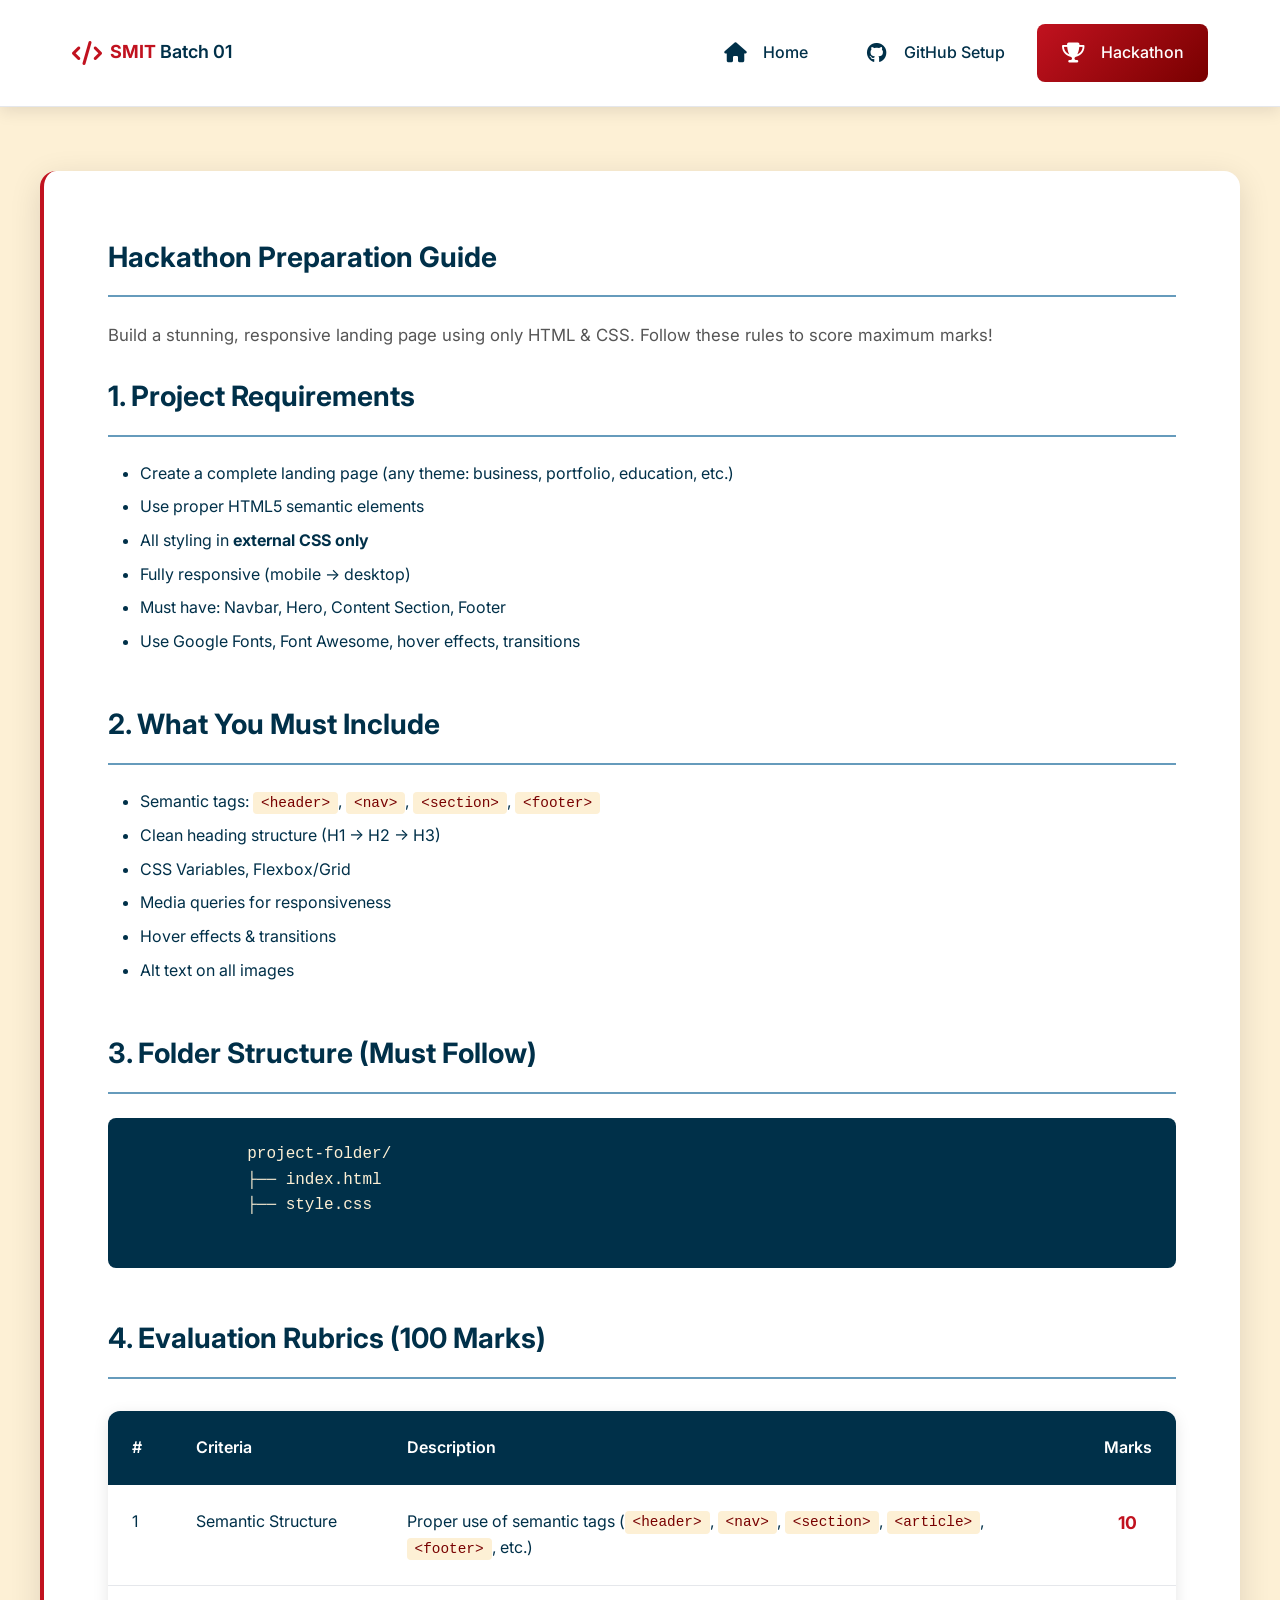
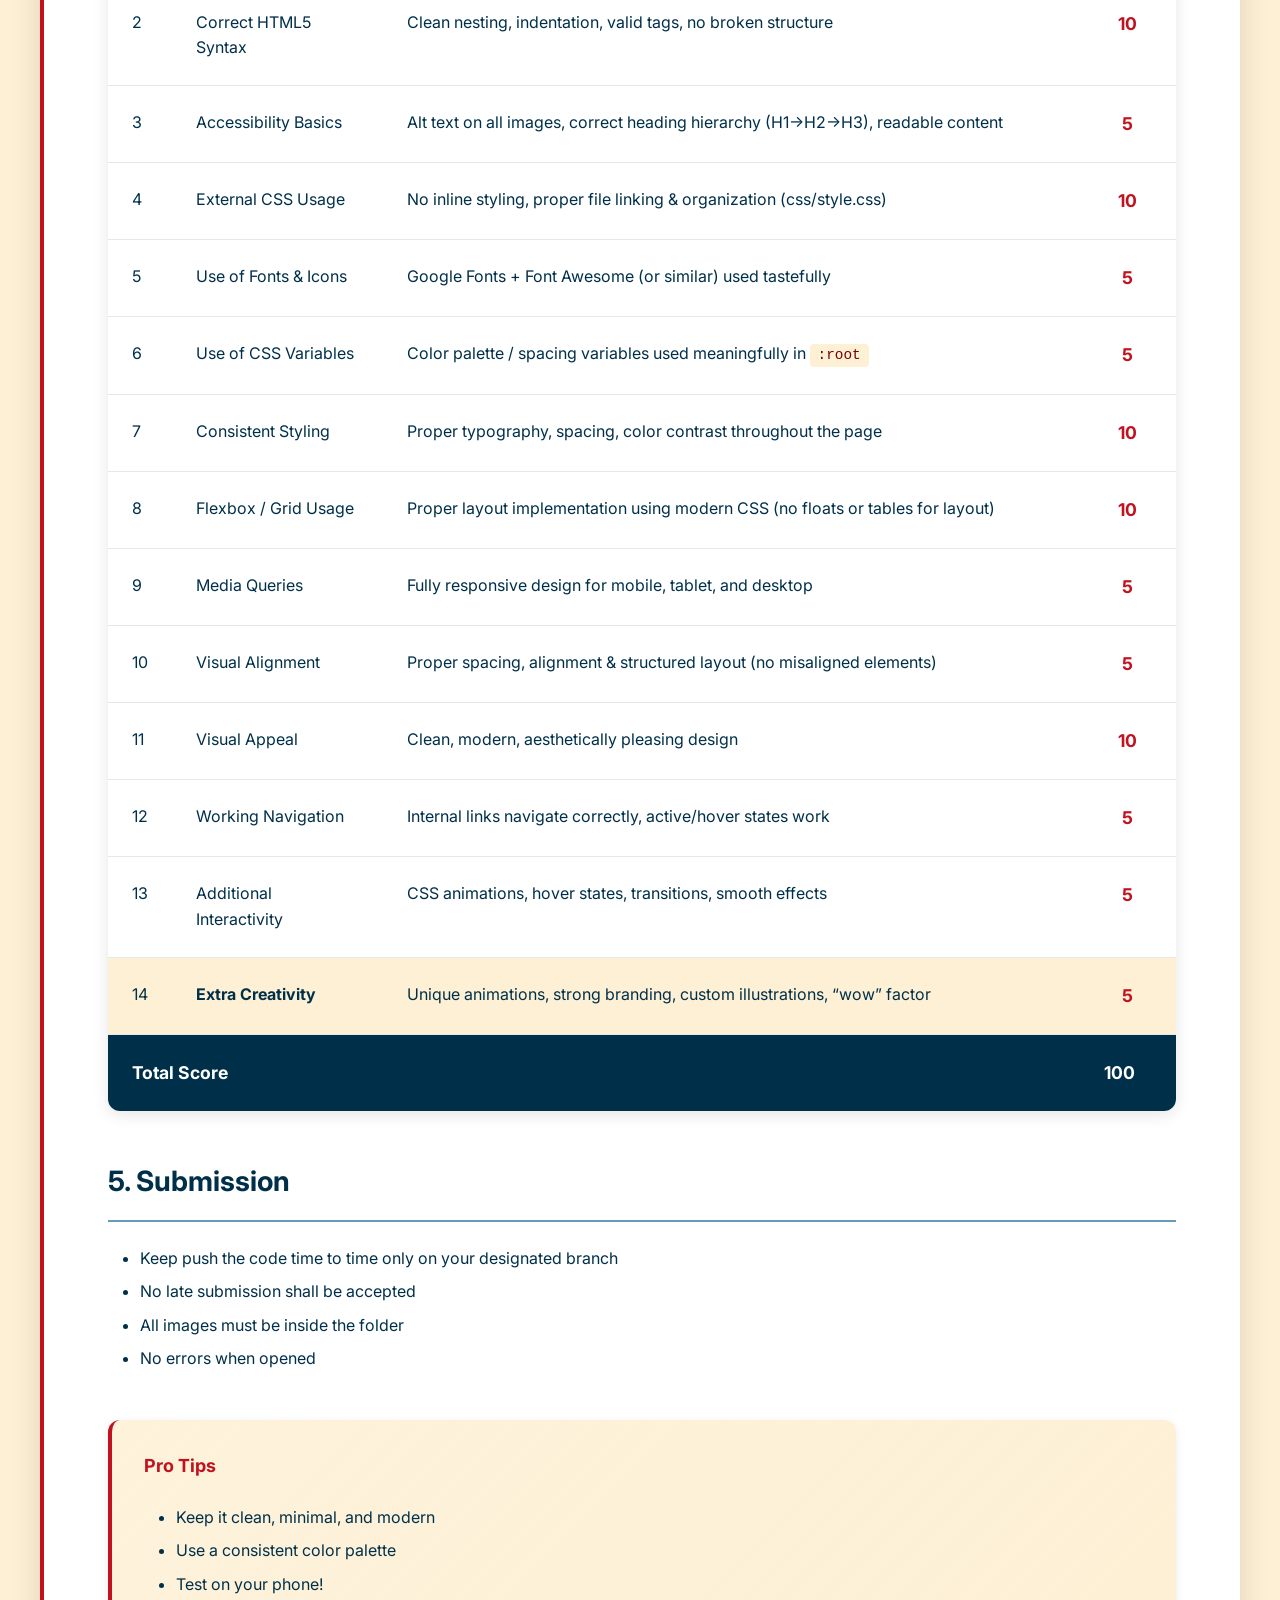
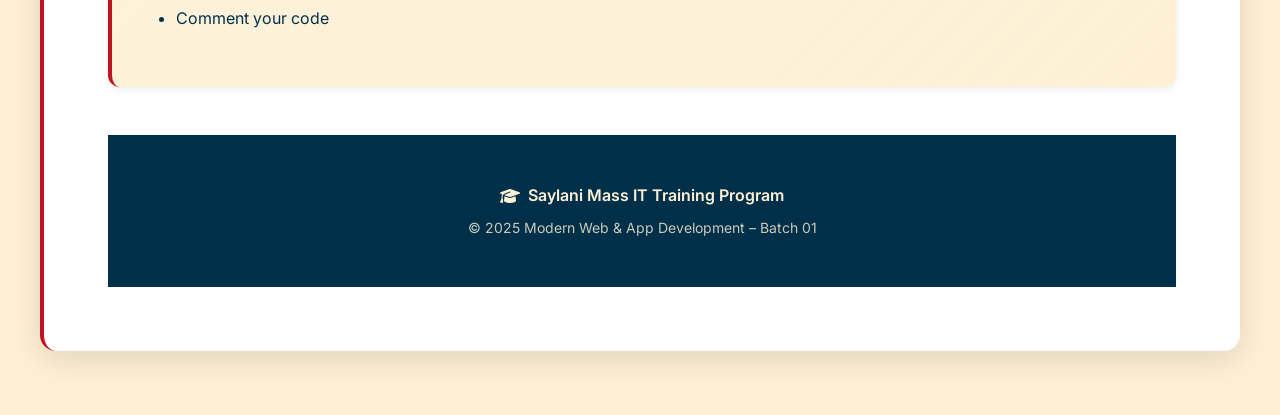
==== hackathon-rubrics.html @ 19de3bf2 "fix: UI enhancements" ====
<!DOCTYPE html>
<html lang="en">
  <head>
    <meta charset="UTF-8" />
    <meta name="viewport" content="width=device-width, initial-scale=1.0" />
    <title>Hackathon Rubrics – HTML/CSS Landing Page</title>
    <link rel="stylesheet" href="styles.css" />
    <link
      href="https://fonts.googleapis.com/css2?family=Inter:wght@400;500;600;700&display=swap"
      rel="stylesheet"
    />
    <link
      rel="stylesheet"
      href="https://cdnjs.cloudflare.com/ajax/libs/font-awesome/6.5.0/css/all.min.css"
    />
    <link
      rel="icon"
      href="https://github.githubassets.com/favicons/favicon.svg"
    />
  </head>
  <body>
    <nav class="main-nav">
      <div class="container">
        <div class="nav-wrapper">
          <a href="index.html" class="nav-brand">
            <i class="fas fa-code"></i>
            <span class="brand-text"> <strong>SMIT</strong> Batch 01 </span>
          </a>
          <button class="nav-toggle" aria-label="Toggle navigation">
            <span></span>
            <span></span>
            <span></span>
          </button>
          <div class="nav-menu">
            <a href="index.html" class="nav-link">
              <i class="fas fa-home"></i>
              <span>Home</span>
            </a>
            <a href="github-setup.html" class="nav-link">
              <i class="fab fa-github"></i>
              <span>GitHub Setup</span>
            </a>
            <a href="hackathon-rubrics.html" class="nav-link active">
              <i class="fas fa-trophy"></i>
              <span>Hackathon</span>
            </a>
          </div>
        </div>
      </div>
    </nav>

    <main class="container content">
      <article class="rubric-card">
        <h2>Hackathon Preparation Guide</h2>
        <p class="lead">
          Build a stunning, responsive landing page using only HTML & CSS.
          Follow these rules to score maximum marks!
        </p>

        <section>
          <h2>1. Project Requirements</h2>
          <ul>
            <li>
              Create a complete landing page (any theme: business, portfolio,
              education, etc.)
            </li>
            <li>Use proper HTML5 semantic elements</li>
            <li>All styling in <strong>external CSS only</strong></li>
            <li>Fully responsive (mobile → desktop)</li>
            <li>Must have: Navbar, Hero, Content Section, Footer</li>
            <li>Use Google Fonts, Font Awesome, hover effects, transitions</li>
          </ul>
        </section>

        <section>
          <h2>2. What You Must Include</h2>
          <ul class="checklist">
            <li>
              Semantic tags: <code>&lt;header&gt;</code>,
              <code>&lt;nav&gt;</code>, <code>&lt;section&gt;</code>,
              <code>&lt;footer&gt;</code>
            </li>
            <li>Clean heading structure (H1 → H2 → H3)</li>
            <li>CSS Variables, Flexbox/Grid</li>
            <li>Media queries for responsiveness</li>
            <li>Hover effects & transitions</li>
            <li>Alt text on all images</li>
          </ul>
        </section>

        <section>
          <h2>3. Folder Structure (Must Follow)</h2>
          <pre>
            project-folder/
            ├── index.html
            ├── style.css
            </pre
          >
        </section>

        <section>
          <h2>4. Evaluation Rubrics (100 Marks)</h2>
          <div class="rubric-table-container">
            <table class="rubric-table">
              <thead>
                <tr>
                  <th>#</th>
                  <th>Criteria</th>
                  <th>Description</th>
                  <th>Marks</th>
                </tr>
              </thead>
              <tbody>
                <tr>
                  <td>1</td>
                  <td>Semantic Structure</td>
                  <td>
                    Proper use of semantic tags (<code>&lt;header&gt;</code>,
                    <code>&lt;nav&gt;</code>, <code>&lt;section&gt;</code>,
                    <code>&lt;article&gt;</code>, <code>&lt;footer&gt;</code>,
                    etc.)
                  </td>
                  <td class="marks">10</td>
                </tr>
                <tr>
                  <td>2</td>
                  <td>Correct HTML5 Syntax</td>
                  <td>
                    Clean nesting, indentation, valid tags, no broken structure
                  </td>
                  <td class="marks">10</td>
                </tr>
                <tr>
                  <td>3</td>
                  <td>Accessibility Basics</td>
                  <td>
                    Alt text on all images, correct heading hierarchy
                    (H1→H2→H3), readable content
                  </td>
                  <td class="marks">5</td>
                </tr>
                <tr>
                  <td>4</td>
                  <td>External CSS Usage</td>
                  <td>
                    No inline styling, proper file linking & organization
                    (css/style.css)
                  </td>
                  <td class="marks">10</td>
                </tr>
                <tr>
                  <td>5</td>
                  <td>Use of Fonts & Icons</td>
                  <td>
                    Google Fonts + Font Awesome (or similar) used tastefully
                  </td>
                  <td class="marks">5</td>
                </tr>
                <tr>
                  <td>6</td>
                  <td>Use of CSS Variables</td>
                  <td>
                    Color palette / spacing variables used meaningfully in
                    <code>:root</code>
                  </td>
                  <td class="marks">5</td>
                </tr>
                <tr>
                  <td>7</td>
                  <td>Consistent Styling</td>
                  <td>
                    Proper typography, spacing, color contrast throughout the
                    page
                  </td>
                  <td class="marks">10</td>
                </tr>
                <tr>
                  <td>8</td>
                  <td>Flexbox / Grid Usage</td>
                  <td>
                    Proper layout implementation using modern CSS (no floats or
                    tables for layout)
                  </td>
                  <td class="marks">10</td>
                </tr>
                <tr>
                  <td>9</td>
                  <td>Media Queries</td>
                  <td>
                    Fully responsive design for mobile, tablet, and desktop
                  </td>
                  <td class="marks">5</td>
                </tr>
                <tr>
                  <td>10</td>
                  <td>Visual Alignment</td>
                  <td>
                    Proper spacing, alignment & structured layout (no misaligned
                    elements)
                  </td>
                  <td class="marks">5</td>
                </tr>
                <tr>
                  <td>11</td>
                  <td>Visual Appeal</td>
                  <td>Clean, modern, aesthetically pleasing design</td>
                  <td class="marks">10</td>
                </tr>
                <tr>
                  <td>12</td>
                  <td>Working Navigation</td>
                  <td>
                    Internal links navigate correctly, active/hover states work
                  </td>
                  <td class="marks">5</td>
                </tr>
                <tr>
                  <td>13</td>
                  <td>Additional Interactivity</td>
                  <td>
                    CSS animations, hover states, transitions, smooth effects
                  </td>
                  <td class="marks">5</td>
                </tr>
                <tr class="bonus-row">
                  <td>14</td>
                  <td><strong>Extra Creativity</strong></td>
                  <td>
                    Unique animations, strong branding, custom illustrations,
                    “wow” factor
                  </td>
                  <td class="marks"><strong>5</strong></td>
                </tr>
              </tbody>
              <tfoot>
                <tr class="total-row">
                  <td colspan="3"><strong>Total Score</strong></td>
                  <td><strong>100 </strong></td>
                </tr>
              </tfoot>
            </table>
          </div>
        </section>

        <section>
          <h2>5. Submission</h2>
          <ul>
            <li>
              Keep push the code time to time only on your designated branch
            </li>
            <li>No late submission shall be accepted</li>
            <li>All images must be inside the folder</li>
            <li>No errors when opened</li>
          </ul>
        </section>

        <div class="tip-box">
          <h3>Pro Tips</h3>
          <ul>
            <li>Keep it clean, minimal, and modern</li>
            <li>Use a consistent color palette</li>
            <li>Test on your phone!</li>
            <li>Comment your code</li>
          </ul>
        </div>

        <footer>
          <div class="container">
            <p class="footer-text">
              <i class="fas fa-graduation-cap"></i>
              Saylani Mass IT Training Program
            </p>
            <p class="footer-meta">
              &copy; 2025 Modern Web & App Development – Batch 01
            </p>
          </div>
        </footer>
      </main>
    <script>
      const navToggle = document.querySelector(".nav-toggle");
      const navMenu = document.querySelector(".nav-menu");

      navToggle.addEventListener("click", () => {
        navToggle.classList.toggle("active");
        navMenu.classList.toggle("active");
      });

      const navLinks = document.querySelectorAll(".nav-link");
      navLinks.forEach((link) => {
        link.addEventListener("click", () => {
          navToggle.classList.remove("active");
          navMenu.classList.remove("active");
        });
      });

      document.addEventListener("click", (e) => {
        if (!navToggle.contains(e.target) && !navMenu.contains(e.target)) {
          navToggle.classList.remove("active");
          navMenu.classList.remove("active");
        }
      });
    </script>
  </body>
</html>
---- styles.css ----
/* ==================== VARIABLES ==================== */
:root {
  --molten-lava: #780000ff;
  --brick-red: #c1121fff;
  --papaya-whip: #fdf0d5ff;
  --deep-space-blue: #003049ff;
  --steel-blue: #669bbcff;

  --color-primary: var(--brick-red);
  --color-primary-dark: var(--molten-lava);
  --color-bg: var(--papaya-whip);
  --color-surface: #ffffff;
  --color-accent: var(--steel-blue);
  --color-text: var(--deep-space-blue);
  --color-muted: #555;
  --color-border: #e5e7eb;

  /* Spacing */
  --spacing-xs: 0.5rem;
  --spacing-sm: 1rem;
  --spacing-md: 1.5rem;
  --spacing-lg: 2rem;
  --spacing-xl: 3rem;
  --spacing-2xl: 4rem;

  /* Border radius */
  --radius-sm: 8px;
  --radius-md: 12px;
  --radius-lg: 16px;
  --radius-xl: 24px;
  --radius-full: 9999px;

  /* Shadows */
  --shadow-sm: 0 2px 8px rgba(0, 0, 0, 0.08);
  --shadow-md: 0 4px 16px rgba(0, 0, 0, 0.1);
  --shadow-lg: 0 8px 32px rgba(0, 0, 0, 0.12);
  --shadow-xl: 0 16px 48px rgba(0, 0, 0, 0.15);
}

/* ==================== RESET ==================== */
* {
  margin: 0;
  padding: 0;
  box-sizing: border-box;
}

html {
  scroll-behavior: smooth;
}

body {
  font-family:
    "Inter",
    -apple-system,
    BlinkMacSystemFont,
    "Segoe UI",
    sans-serif;
  background: var(--color-bg);
  color: var(--color-text);
  line-height: 1.6;
  font-size: 16px;
  -webkit-font-smoothing: antialiased;
  -moz-osx-font-smoothing: grayscale;
}

img {
  max-width: 100%;
  display: block;
}

a {
  color: inherit;
  text-decoration: none;
}

/* ==================== UTILITIES ==================== */
.container {
  width: 100%;
  max-width: 1200px;
  margin: 0 auto;
  padding: 0 var(--spacing-md);
}

.main-nav {
  background: white;
  box-shadow: var(--shadow-md);
  position: sticky;
  top: 0;
  z-index: 1000;
  border-bottom: 1px solid var(--color-border);
}

.nav-wrapper {
  display: flex;
  align-items: center;
  justify-content: space-between;
  padding: var(--spacing-md) 0;
  position: relative;
}

.nav-brand {
  display: flex;
  align-items: center;
  gap: var(--spacing-xs);
  font-size: 1.125rem;
  font-weight: 600;
  color: var(--deep-space-blue);
  transition: color 0.3s ease;
  z-index: 1001;
}

.nav-brand i {
  font-size: 1.5rem;
  color: var(--brick-red);
}

.nav-brand:hover {
  color: var(--brick-red);
}

.brand-text strong {
  color: var(--brick-red);
}

/* Mobile Menu Toggle */
.nav-toggle {
  display: flex;
  flex-direction: column;
  gap: 5px;
  background: none;
  border: none;
  cursor: pointer;
  padding: var(--spacing-xs);
  z-index: 1001;
  transition: transform 0.3s ease;
}

.nav-toggle span {
  width: 25px;
  height: 3px;
  background: var(--deep-space-blue);
  border-radius: 2px;
  transition: all 0.3s ease;
}

.nav-toggle:hover span {
  background: var(--brick-red);
}

.nav-toggle.active span:nth-child(1) {
  transform: rotate(45deg) translate(8px, 8px);
}

.nav-toggle.active span:nth-child(2) {
  opacity: 0;
}

.nav-toggle.active span:nth-child(3) {
  transform: rotate(-45deg) translate(7px, -7px);
}

/* Navigation Menu */
.nav-menu {
  display: none;
  position: fixed;
  top: 73px;
  left: 0;
  right: 0;
  background: white;
  border-bottom: 1px solid var(--color-border);
  box-shadow: var(--shadow-lg);
  padding: var(--spacing-md);
  animation: slideDown 0.3s ease-out;
}

@keyframes slideDown {
  from {
    opacity: 0;
    transform: translateY(-10px);
  }
  to {
    opacity: 1;
    transform: translateY(0);
  }
}

.nav-menu.active {
  display: flex;
  flex-direction: column;
  gap: var(--spacing-xs);
}

.nav-link {
  display: flex;
  align-items: center;
  gap: var(--spacing-sm);
  padding: var(--spacing-md);
  border-radius: var(--radius-sm);
  font-weight: 500;
  color: var(--color-text);
  transition: all 0.3s ease;
  position: relative;
}

.nav-link i {
  font-size: 1.25rem;
  width: 24px;
  text-align: center;
}

.nav-link:hover {
  background: var(--papaya-whip);
  color: var(--brick-red);
  transform: translateX(4px);
}

.nav-link.active {
  background: linear-gradient(135deg, var(--brick-red), var(--molten-lava));
  color: white;
}

.nav-link.active:hover {
  transform: translateX(4px);
  background: linear-gradient(135deg, var(--molten-lava), var(--brick-red));
}

/* ==================== HERO SECTION ==================== */
.hero {
  position: relative;
  background: linear-gradient(
    135deg,
    var(--deep-space-blue) 0%,
    var(--molten-lava) 100%
  );
  color: var(--papaya-whip);
  text-align: center;
  padding: var(--spacing-2xl) var(--spacing-md);
  min-height: 100vh;
  display: flex;
  align-items: center;
  justify-content: center;
  overflow: hidden;
  gap: var(--spacing-lg);
}

.hero-decoration {
  position: absolute;
  bottom: -2px;
  left: 0;
  width: 100%;
  height: 60px;
  background: var(--color-bg);
  clip-path: polygon(0 50%, 100% 0, 100% 100%, 0% 100%);
}

.hero-content {
  position: relative;
  z-index: 2;
  animation: fadeInUp 0.8s ease-out;
  width: 100%;
  max-width: 800px;
}

@keyframes fadeInUp {
  from {
    opacity: 0;
    transform: translateY(30px);
  }
  to {
    opacity: 1;
    transform: translateY(0);
  }
}

.badge {
  display: inline-block;
  background: rgba(253, 240, 213, 0.2);
  backdrop-filter: blur(10px);
  padding: var(--spacing-xs) var(--spacing-md);
  border-radius: var(--radius-full);
  font-size: 0.875rem;
  font-weight: 600;
  margin-bottom: var(--spacing-md);
  border: 1px solid rgba(253, 240, 213, 0.3);
  letter-spacing: 0.5px;
  text-transform: uppercase;
  animation: fadeInUp 0.8s ease-out 0.1s both;
}

.hero h1 {
  font-size: 1.75rem;
  font-weight: 800;
  margin-bottom: var(--spacing-md);
  line-height: 1.2;
  text-shadow: 0 4px 12px rgba(0, 0, 0, 0.3);
  animation: fadeInUp 0.8s ease-out 0.2s both;
}

.instructor {
  font-size: 0.9rem;
  margin: var(--spacing-sm) 0;
  opacity: 0.95;
  display: flex;
  align-items: center;
  justify-content: center;
  gap: var(--spacing-xs);
  animation: fadeInUp 0.8s ease-out 0.3s both;
}

.instructor i {
  font-size: 1rem;
}

.tagline {
  font-size: 0.95rem;
  margin: var(--spacing-md) auto;
  max-width: 600px;
  opacity: 0.9;
  line-height: 1.6;
  animation: fadeInUp 0.8s ease-out 0.4s both;
}

.btn-group {
  display: flex;
  flex-direction: column;
  gap: var(--spacing-sm);
  margin-top: var(--spacing-xl);
  align-items: center;
  animation: fadeInUp 0.8s ease-out 0.5s both;
}

.btn {
  display: inline-flex;
  align-items: center;
  justify-content: center;
  gap: var(--spacing-xs);
  padding: 1rem 2rem;
  border-radius: var(--radius-full);
  font-weight: 600;
  font-size: 0.95rem;
  transition: all 0.3s cubic-bezier(0.4, 0, 0.2, 1);
  box-shadow: var(--shadow-md);
  width: 100%;
  max-width: 280px;
  white-space: nowrap;
  border: 2px solid transparent;
}

.btn i {
  font-size: 1.2rem;
}

.btn-primary {
  background: var(--papaya-whip);
  color: var(--molten-lava);
  border-color: var(--brick-red);
}

.btn-primary:hover {
  background: var(--brick-red);
  color: white;
}

.btn-secondary {
  background: var(--steel-blue);
  color: white;
  border-color: var(--deep-space-blue);
}

.btn-secondary:hover {
  background: var(--deep-space-blue);
  color: var(--papaya-whip);
}

.btn:hover {
  transform: translateY(-4px);
  box-shadow: var(--shadow-xl);
}

.btn:active {
  transform: translateY(-2px);
}

/* ==================== FEATURES SECTION ==================== */
.features {
  padding: var(--spacing-xl) 0;
  background: var(--color-surface);
}

.section-title {
  text-align: center;
  font-size: 1.5rem;
  font-weight: 700;
  color: var(--deep-space-blue);
  margin-bottom: var(--spacing-xl);
  animation: fadeInUp 0.8s ease-out;
}

.features-grid {
  display: grid;
  gap: var(--spacing-md);
  grid-template-columns: 1fr;
}

.feature-card {
  background: white;
  padding: var(--spacing-lg);
  border-radius: var(--radius-lg);
  box-shadow: var(--shadow-sm);
  transition: all 0.3s ease;
  border: 1px solid var(--color-border);
  text-align: center;
  animation: fadeInUp 0.8s ease-out;
}

.feature-card:nth-child(1) {
  animation-delay: 0.1s;
}
.feature-card:nth-child(2) {
  animation-delay: 0.2s;
}
.feature-card:nth-child(3) {
  animation-delay: 0.3s;
}
.feature-card:nth-child(4) {
  animation-delay: 0.4s;
}
.feature-card:hover {
  transform: translateY(-8px);
  box-shadow: var(--shadow-lg);
  border-color: var(--steel-blue);
}

.feature-icon {
  width: 60px;
  height: 60px;
  margin: 0 auto var(--spacing-md);
  background: linear-gradient(135deg, var(--brick-red), var(--molten-lava));
  border-radius: var(--radius-md);
  display: flex;
  align-items: center;
  justify-content: center;
  color: white;
  font-size: 1.75rem;
}

.feature-card h3 {
  font-size: 1.25rem;
  color: var(--deep-space-blue);
  margin-bottom: var(--spacing-xs);
  font-weight: 700;
}

.feature-card p {
  color: var(--color-muted);
  font-size: 0.95rem;
  line-height: 1.6;
}

/* ==================== TOP NAVIGATION (Inner Pages) ==================== */
.top-nav {
  background: white;
  box-shadow: var(--shadow-md);
  position: sticky;
  top: 0;
  z-index: 100;
  border-bottom: 1px solid var(--color-border);
}

.nav-container {
  display: flex;
  align-items: center;
  justify-content: space-between;
  padding: var(--spacing-md) 0;
  gap: var(--spacing-md);
}

.back-home {
  color: var(--brick-red);
  font-weight: 600;
  font-size: 0.95rem;
  display: inline-flex;
  align-items: center;
  gap: var(--spacing-xs);
  transition: all 0.3s ease;
  white-space: nowrap;
  padding: var(--spacing-xs) var(--spacing-md);
  border-radius: var(--radius-full);
  background: var(--papaya-whip);
}

.back-home:hover {
  color: white;
  background: var(--brick-red);
  transform: translateX(-4px);
}

.nav-container h2 {
  font-size: 0.95rem;
  color: var(--deep-space-blue);
  margin: 0;
  text-align: right;
  line-height: 1.3;
  font-weight: 600;
}

/* ==================== CONTENT PAGES ==================== */
.content {
  padding: var(--spacing-xl) var(--spacing-md);
  background: var(--color-bg);
  min-height: calc(100vh - 200px);
}

.content > header {
  margin-bottom: var(--spacing-2xl);
  text-align: center;
}

.content > header h2 {
  font-size: 1.75rem;
  color: var(--deep-space-blue);
  margin-bottom: var(--spacing-md);
  font-weight: 700;
}

.content > header .subtitle {
  font-size: 1rem;
  color: var(--color-muted);
  display: block;
  margin-top: var(--spacing-xs);
}

.content > header .intro {
  font-size: 0.95rem;
  color: var(--color-muted);
  margin-top: var(--spacing-md);
  line-height: 1.6;
}

.content > header a {
  color: var(--brick-red);
  font-weight: 500;
  transition: color 0.3s ease;
}

.content > header a:hover {
  color: var(--molten-lava);
}

/* Table of Contents */
.toc {
  background: white;
  padding: var(--spacing-lg);
  border-radius: var(--radius-md);
  margin-bottom: var(--spacing-2xl);
  box-shadow: var(--shadow-sm);
  border-left: 4px solid var(--steel-blue);
}

.toc h2 {
  font-size: 1.25rem;
  color: var(--deep-space-blue);
  margin-bottom: var(--spacing-md);
  font-weight: 700;
}

.toc ul {
  list-style: none;
  padding: 0;
}

.toc li {
  margin: var(--spacing-sm) 0;
}

.toc a {
  color: var(--steel-blue);
  font-weight: 500;
  transition: all 0.3s ease;
  display: inline-flex;
  align-items: center;
  gap: var(--spacing-xs);
}

.toc a::before {
  content: "▶";
  font-size: 0.75rem;
  transition: transform 0.3s ease;
}

.toc a:hover {
  color: var(--brick-red);
  padding-left: var(--spacing-sm);
}

.toc a:hover::before {
  transform: translateX(4px);
}

.rubric-card {
  background: white;
  padding: var(--spacing-lg);
  border-radius: var(--radius-lg);
  box-shadow: var(--shadow-lg);
  border-left: 4px solid var(--brick-red);
}

.rubric-card h2 {
  font-size: 1.5rem;
  color: var(--deep-space-blue);
  margin: var(--spacing-xl) 0 var(--spacing-md);
  padding-bottom: var(--spacing-sm);
  border-bottom: 2px solid var(--steel-blue);
}

.rubric-card h2:first-child {
  margin-top: 0;
}

.rubric-card h3 {
  color: var(--brick-red);
  font-size: 1.125rem;
  margin: var(--spacing-lg) 0 var(--spacing-sm);
}

.rubric-card section {
  margin-bottom: var(--spacing-xl);
}

.rubric-card section:last-child {
  margin-bottom: 0;
}

.lead {
  font-size: 1.05rem;
  color: var(--color-muted);
  margin-bottom: var(--spacing-md);
  line-height: 1.7;
}

.rubric-card ul,
.rubric-card ol {
  margin: var(--spacing-md) 0;
  padding-left: var(--spacing-lg);
}

.rubric-card li {
  margin: var(--spacing-xs) 0;
  line-height: 1.6;
}

.rubric-card code {
  background: var(--papaya-whip);
  color: var(--molten-lava);
  padding: 0.2rem 0.5rem;
  border-radius: 4px;
  font-size: 0.9em;
  font-family: "Courier New", monospace;
}

.rubric-card pre {
  background: var(--deep-space-blue);
  color: var(--papaya-whip);
  padding: var(--spacing-md);
  border-radius: var(--radius-sm);
  overflow-x: auto;
  margin: var(--spacing-md) 0;
}

/* ==================== TABLES ==================== */
.rubric-table-container {
  overflow-x: auto;
  margin: var(--spacing-lg) 0;
  border-radius: var(--radius-md);
  box-shadow: var(--shadow-md);
}

.rubric-table {
  width: 100%;
  border-collapse: collapse;
  background: white;
  font-size: 0.9rem;
}

.rubric-table th {
  background: var(--deep-space-blue);
  color: white;
  padding: var(--spacing-md);
  text-align: left;
  font-weight: 600;
  white-space: nowrap;
}

.rubric-table td {
  padding: var(--spacing-md);
  border-bottom: 1px solid var(--color-border);
  vertical-align: top;
}

.rubric-table tbody tr:hover {
  background: var(--papaya-whip);
}

.rubric-table .marks {
  text-align: center;
  font-weight: 700;
  color: var(--brick-red);
  font-size: 1.1em;
  white-space: nowrap;
}

.bonus-row {
  background: #fdf0d5 !important;
}

.total-row {
  background: var(--deep-space-blue);
  color: white;
  font-weight: 700;
  font-size: 1.1rem;
}

.total-row td {
  border-bottom: none;
}

/* ==================== TIP BOX ==================== */
.tip-box {
  background: linear-gradient(135deg, #fdf0d5dd, #fdf0d5ff);
  padding: var(--spacing-lg);
  border-radius: var(--radius-md);
  margin: var(--spacing-xl) 0;
  border-left: 4px solid var(--brick-red);
  box-shadow: var(--shadow-sm);
}

.tip-box h3 {
  margin-top: 0;
}

/* ==================== FOOTER ==================== */
footer {
  background: var(--deep-space-blue);
  color: var(--papaya-whip);
  padding: var(--spacing-xl) 0;
  text-align: center;
}

.footer-text {
  font-size: 1rem;
  font-weight: 600;
  margin-bottom: var(--spacing-xs);
  display: flex;
  align-items: center;
  justify-content: center;
  gap: var(--spacing-xs);
}

.footer-meta {
  font-size: 0.875rem;
  opacity: 0.8;
}

/* ==================== RESPONSIVE ==================== */
@media (min-width: 640px) {
  .container {
    padding: 0 var(--spacing-lg);
  }

  .hero h1 {
    font-size: 2rem;
  }

  .tagline {
    font-size: 1rem;
  }

  .btn-group {
    flex-direction: row;
  }

  .btn {
    width: auto;
  }

  .features-grid {
    grid-template-columns: repeat(2, 1fr);
    gap: var(--spacing-lg);
  }

  .nav-container h2 {
    font-size: 1.125rem;
  }

  .rubric-card {
    padding: var(--spacing-xl);
  }

  .content {
    padding: var(--spacing-xl) var(--spacing-lg);
  }

  .content > header h2 {
    font-size: 2rem;
  }

  .section-title {
    font-size: 1.75rem;
  }

  .toc {
    margin-bottom: var(--spacing-xl);
  }

  .toc ul {
    column-count: 2;
    column-gap: var(--spacing-lg);
  }
}

@media (min-width: 768px) {
  .hero {
    padding: var(--spacing-2xl) var(--spacing-lg);
    min-height: 85vh;
  }

  .hero h1 {
    font-size: 2.75rem;
  }

  .section-title {
    font-size: 2.25rem;
  }

  .rubric-card h2 {
    font-size: 1.75rem;
  }

  /* Desktop Navigation */
  .nav-toggle {
    display: none;
  }

  .nav-menu {
    display: flex;
    flex-direction: row;
    position: static;
    padding: 0;
    background: none;
    border: none;
    box-shadow: none;
    gap: var(--spacing-xs);
    animation: none;
  }

  .nav-link {
    padding: var(--spacing-sm) var(--spacing-md);
  }

  .nav-link:hover {
    transform: translateY(-2px);
  }

  .nav-link.active:hover {
    transform: translateY(-2px);
  }

  .content > header h2 {
    font-size: 2.5rem;
  }

  .toc {
    display: grid;
    grid-template-columns: 1fr 1fr;
    gap: var(--spacing-lg);
  }

  .toc h2 {
    grid-column: 1 / -1;
  }

  .toc ul {
    column-count: 1;
  }

  .feature-card {
    padding: var(--spacing-xl);
  }
}

@media (min-width: 1024px) {
  .hero h1 {
    font-size: 3.5rem;
  }

  .tagline {
    font-size: 1.25rem;
  }

  .features-grid {
    grid-template-columns: repeat(4, 1fr);
  }

  .rubric-table {
    font-size: 1rem;
  }

  .nav-link {
    gap: var(--spacing-sm);
  }

  .content > header h2 {
    font-size: 3rem;
  }

  .rubric-card {
    padding: var(--spacing-2xl);
  }

  .content {
    padding: var(--spacing-2xl) 0;
  }

  .section-title {
    font-size: 2.5rem;
  }

  .hero h1 {
    font-size: 3.75rem;
  }
}
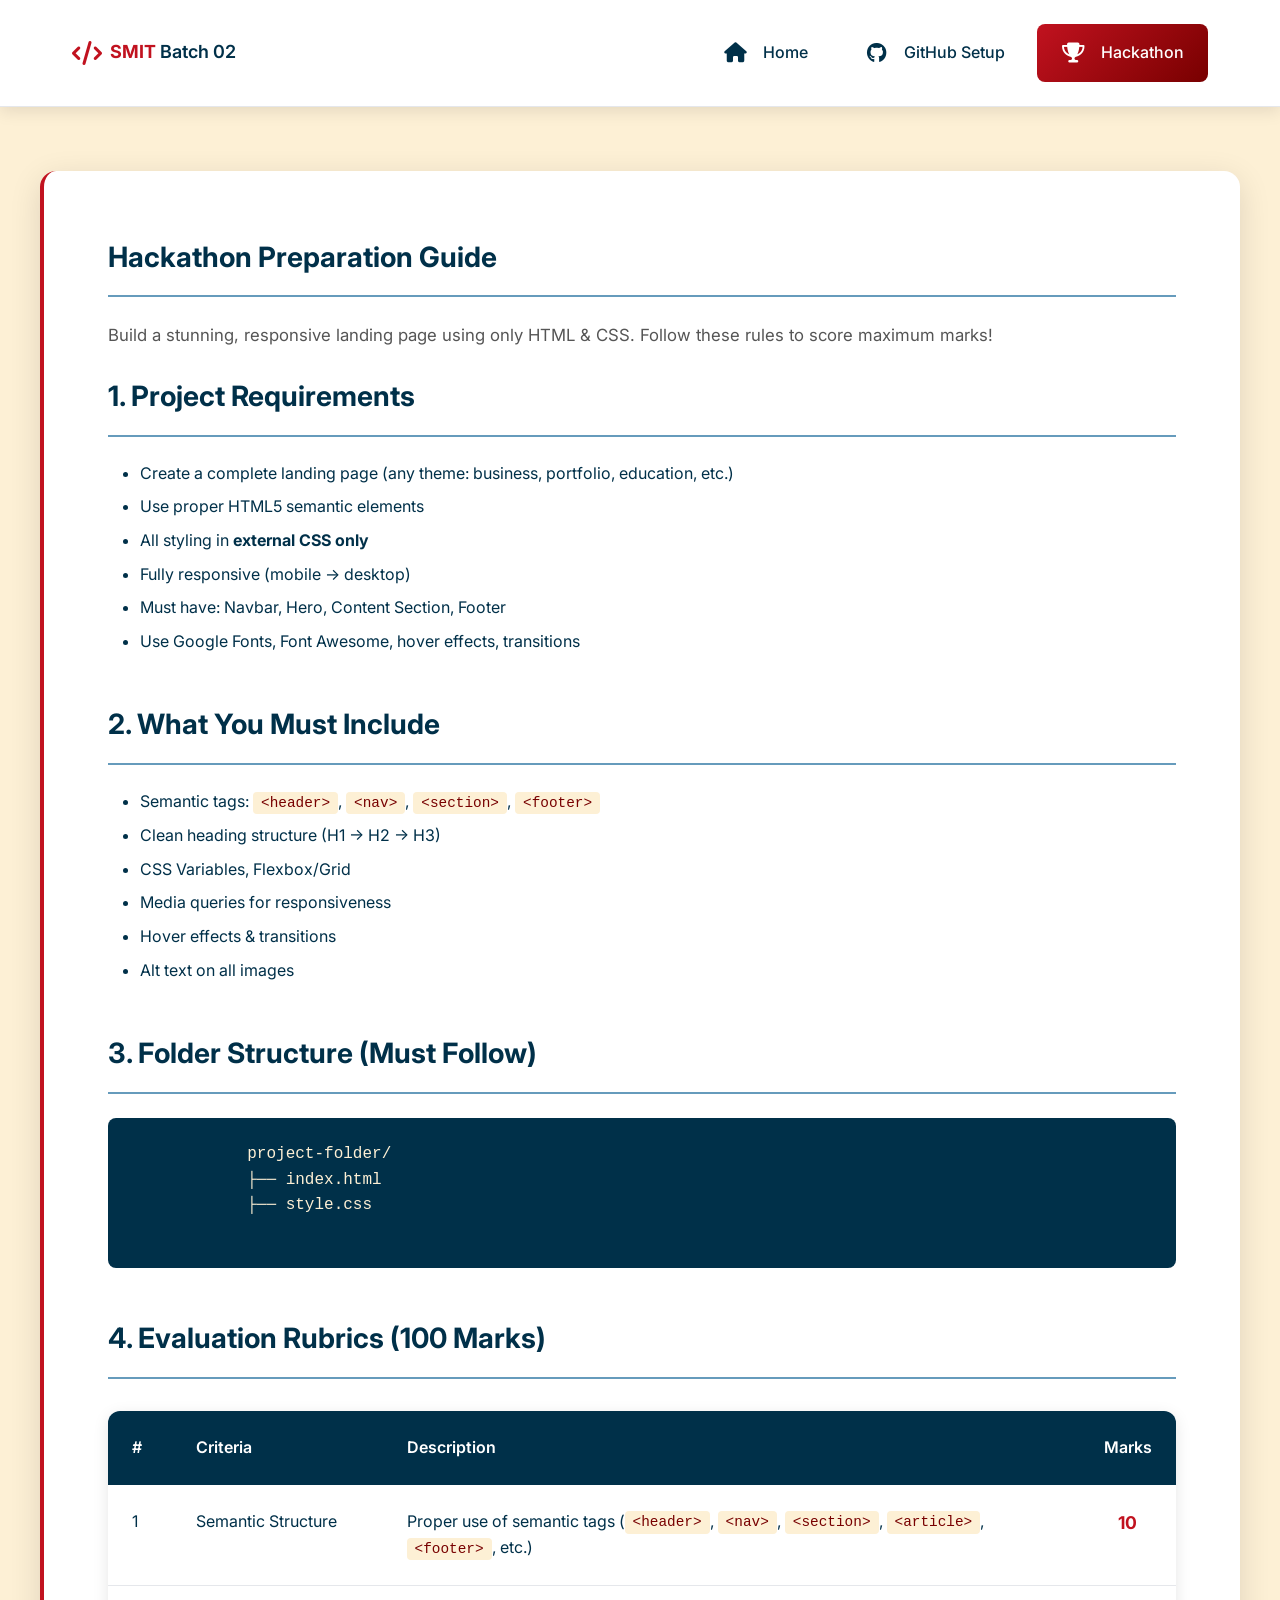
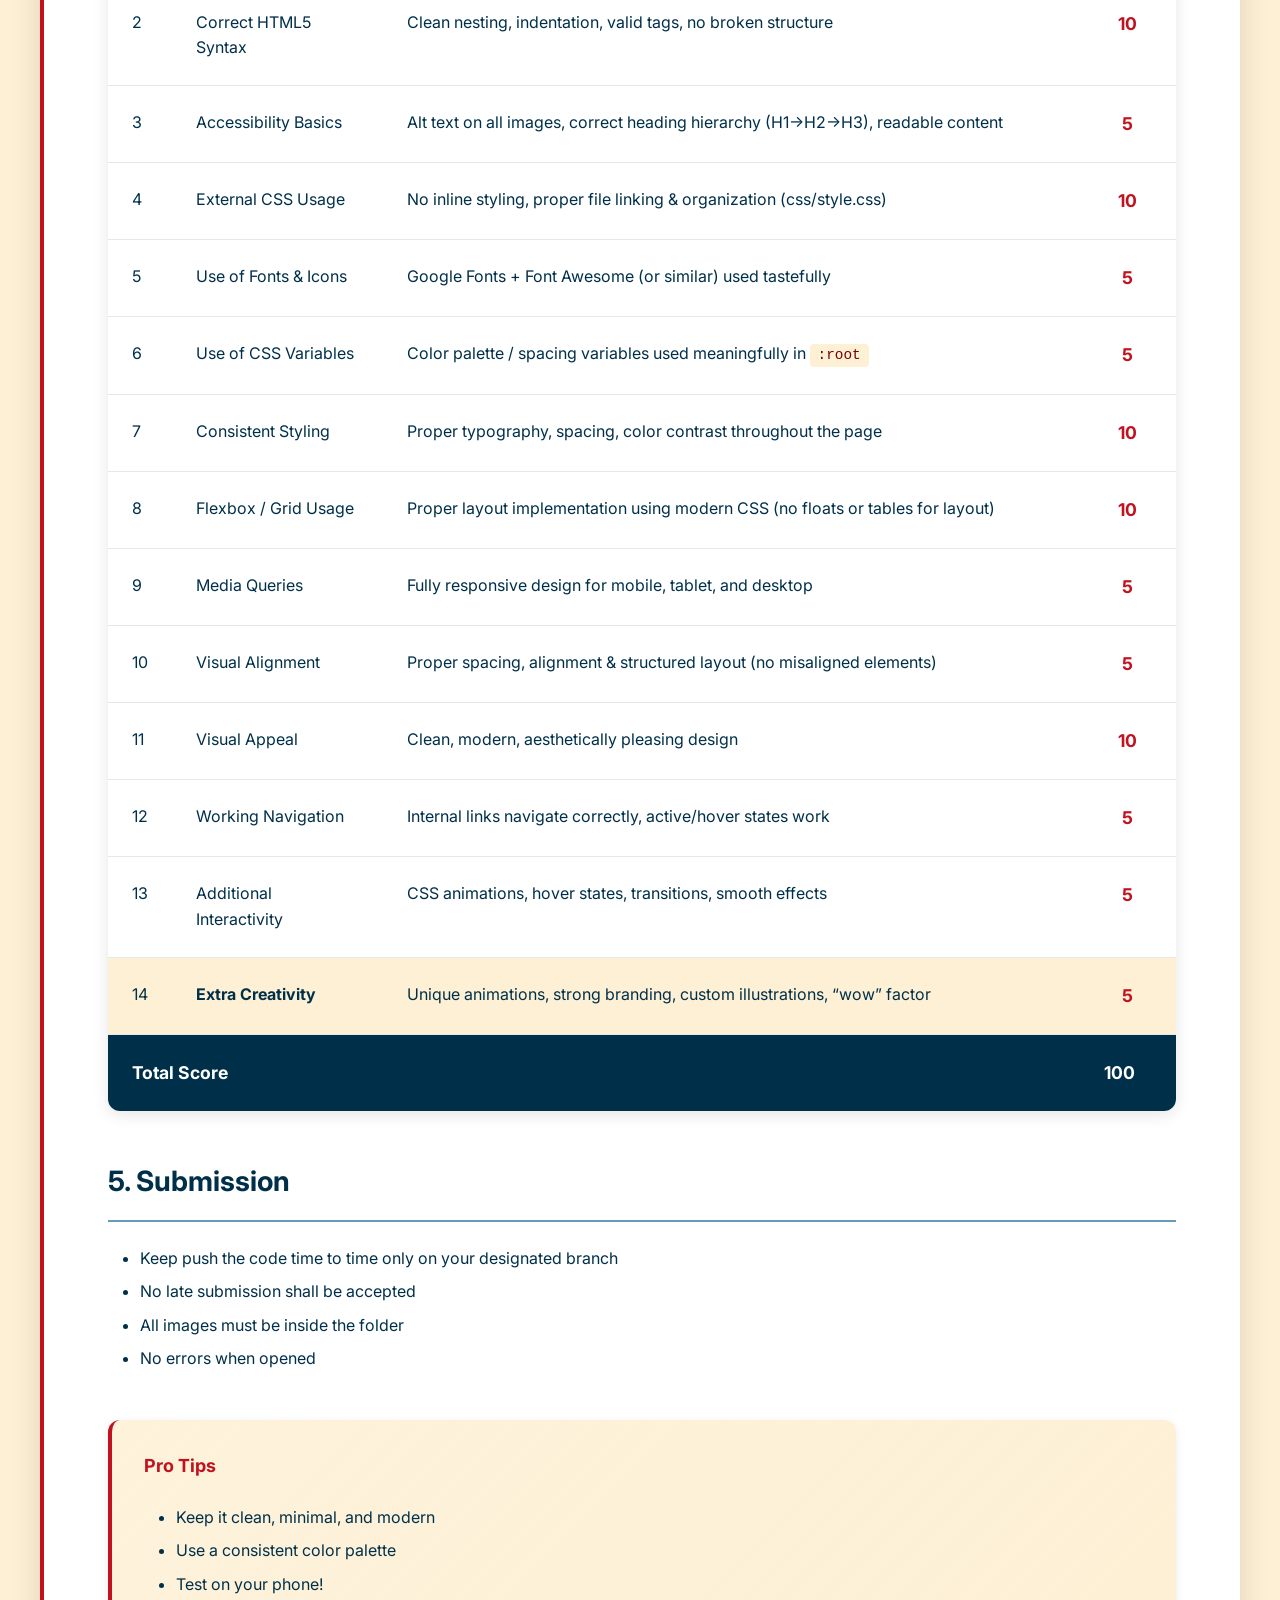
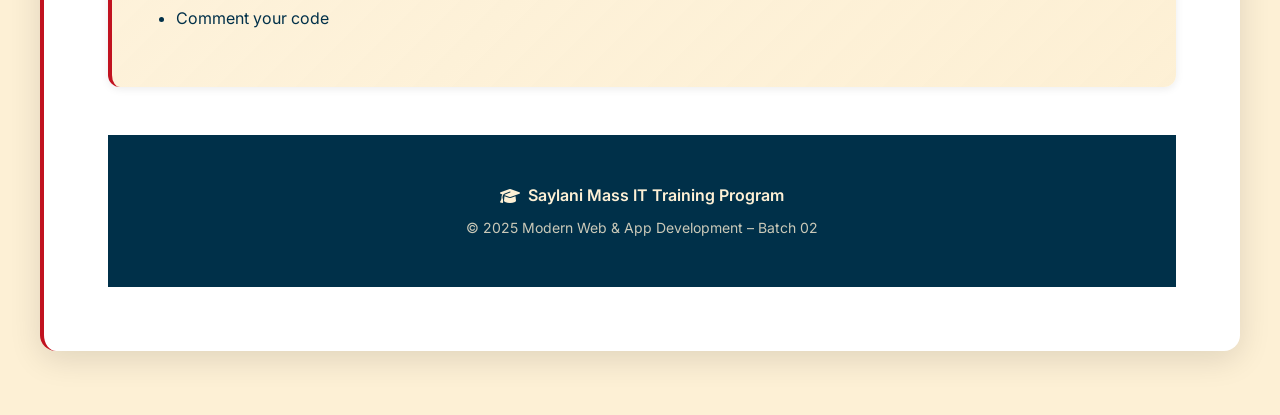
==== commit c1a2a4b3: "feat: UI enhancements" ====
--- a/hackathon-rubrics.html
+++ b/hackathon-rubrics.html
@@ -24,7 +24,7 @@
         <div class="nav-wrapper">
           <a href="index.html" class="nav-brand">
             <i class="fas fa-code"></i>
-            <span class="brand-text"> <strong>SMIT</strong> Batch 01 </span>
+            <span class="brand-text"> <strong>SMIT</strong> Batch 02 </span>
           </a>
           <button class="nav-toggle" aria-label="Toggle navigation">
             <span></span>
@@ -271,7 +271,7 @@
               Saylani Mass IT Training Program
             </p>
             <p class="footer-meta">
-              &copy; 2025 Modern Web & App Development – Batch 01
+              &copy; 2025 Modern Web & App Development – Batch 02
             </p>
           </div>
         </footer>
--- a/styles.css
+++ b/styles.css
@@ -227,11 +227,6 @@
 /* ==================== HERO SECTION ==================== */
 .hero {
   position: relative;
-  background: linear-gradient(
-    135deg,
-    var(--deep-space-blue) 0%,
-    var(--molten-lava) 100%
-  );
   color: var(--papaya-whip);
   text-align: center;
   padding: var(--spacing-2xl) var(--spacing-md);
@@ -239,8 +234,76 @@
   display: flex;
   align-items: center;
   justify-content: center;
+  flex-direction: column;
   overflow: hidden;
   gap: var(--spacing-lg);
+}
+
+/* Carousel Container */
+.carousel {
+  position: absolute;
+  top: 0;
+  left: 0;
+  width: 100%;
+  height: 100%;
+  z-index: 1;
+}
+
+.carousel-slide {
+  position: absolute;
+  top: 0;
+  left: 0;
+  width: 100%;
+  height: 100%;
+  opacity: 0;
+  animation: carouselSlide 20s cubic-bezier(0.4, 0, 0.2, 1) infinite;
+  background-size: cover;
+  background-position: center;
+  background-attachment: fixed;
+}
+
+.carousel-slide-overlay {
+  position: absolute;
+  top: 0;
+  left: 0;
+  width: 100%;
+  height: 100%;
+  background: rgba(0, 0, 0, 0.4);
+}
+
+/* Stagger carousel slides */
+.carousel-slide:nth-child(1) {
+  animation-delay: 0s;
+}
+
+.carousel-slide:nth-child(2) {
+  animation-delay: -5s;
+}
+
+.carousel-slide:nth-child(3) {
+  animation-delay: -10s;
+}
+
+.carousel-slide:nth-child(4) {
+  animation-delay: -15s;
+}
+
+@keyframes carouselSlide {
+  0% {
+    opacity: 0;
+  }
+  5% {
+    opacity: 1;
+  }
+  20% {
+    opacity: 1;
+  }
+  25% {
+    opacity: 0;
+  }
+  100% {
+    opacity: 0;
+  }
 }
 
 .hero-decoration {
@@ -251,6 +314,7 @@
   height: 60px;
   background: var(--color-bg);
   clip-path: polygon(0 50%, 100% 0, 100% 100%, 0% 100%);
+  z-index: 3;
 }
 
 .hero-content {
@@ -259,6 +323,10 @@
   animation: fadeInUp 0.8s ease-out;
   width: 100%;
   max-width: 800px;
+  display: flex;
+  flex-direction: column;
+  align-items: center;
+  justify-content: center;
 }
 
 @keyframes fadeInUp {
@@ -269,6 +337,72 @@
   to {
     opacity: 1;
     transform: translateY(0);
+  }
+}
+
+/* Carousel Indicators */
+.carousel-indicators {
+  position: absolute;
+  bottom: 80px;
+  left: 50%;
+  transform: translateX(-50%);
+  display: flex;
+  gap: var(--spacing-sm);
+  z-index: 4;
+  animation: fadeInUp 1s ease-out 0.6s both;
+}
+
+.indicator {
+  width: 12px;
+  height: 12px;
+  border-radius: 50%;
+  border: 2px solid rgba(255, 255, 255, 0.5);
+  background: transparent;
+  cursor: pointer;
+  transition: all 0.3s ease;
+  padding: 0;
+}
+
+.indicator.active {
+  background: rgba(255, 255, 255, 0.9);
+  border-color: white;
+  transform: scale(1.2);
+  box-shadow: 0 0 12px rgba(255, 255, 255, 0.6);
+}
+
+.indicator:nth-child(1) {
+  animation: indicatorPulse 20s ease-in-out infinite;
+}
+
+.indicator:nth-child(2) {
+  animation: indicatorPulse 20s ease-in-out infinite 5s;
+}
+
+.indicator:nth-child(3) {
+  animation: indicatorPulse 20s ease-in-out infinite 10s;
+}
+
+.indicator:nth-child(4) {
+  animation: indicatorPulse 20s ease-in-out infinite 15s;
+}
+
+@keyframes indicatorPulse {
+  0%,
+  100% {
+    background: transparent;
+    box-shadow: 0 0 0 rgba(255, 255, 255, 0.5);
+  }
+  5% {
+    background: rgba(255, 255, 255, 0.8);
+    box-shadow: 0 0 10px rgba(255, 255, 255, 0.8);
+  }
+  20% {
+    background: rgba(255, 255, 255, 0.8);
+    box-shadow: 0 0 10px rgba(255, 255, 255, 0.8);
+  }
+  25% {
+    background: transparent;
+    box-shadow: 0 0 0 rgba(255, 255, 255, 0.5);
   }
 }
 
@@ -771,6 +905,10 @@
     font-size: 2rem;
   }
 
+  .carousel-indicators {
+    bottom: 90px;
+  }
+
   .tagline {
     font-size: 1rem;
   }
@@ -826,6 +964,16 @@
 
   .hero h1 {
     font-size: 2.75rem;
+  }
+
+  .carousel-indicators {
+    bottom: 100px;
+    gap: var(--spacing-md);
+  }
+
+  .indicator {
+    width: 14px;
+    height: 14px;
   }
 
   .section-title {
@@ -890,7 +1038,15 @@
 
 @media (min-width: 1024px) {
   .hero h1 {
-    font-size: 3.5rem;
+    font-size: 3.75rem;
+  }
+
+  .hero {
+    padding: var(--spacing-2xl) 0;
+  }
+
+  .carousel-indicators {
+    bottom: 120px;
   }
 
   .tagline {
@@ -924,8 +1080,4 @@
   .section-title {
     font-size: 2.5rem;
   }
-
-  .hero h1 {
-    font-size: 3.75rem;
-  }
-}
+}
